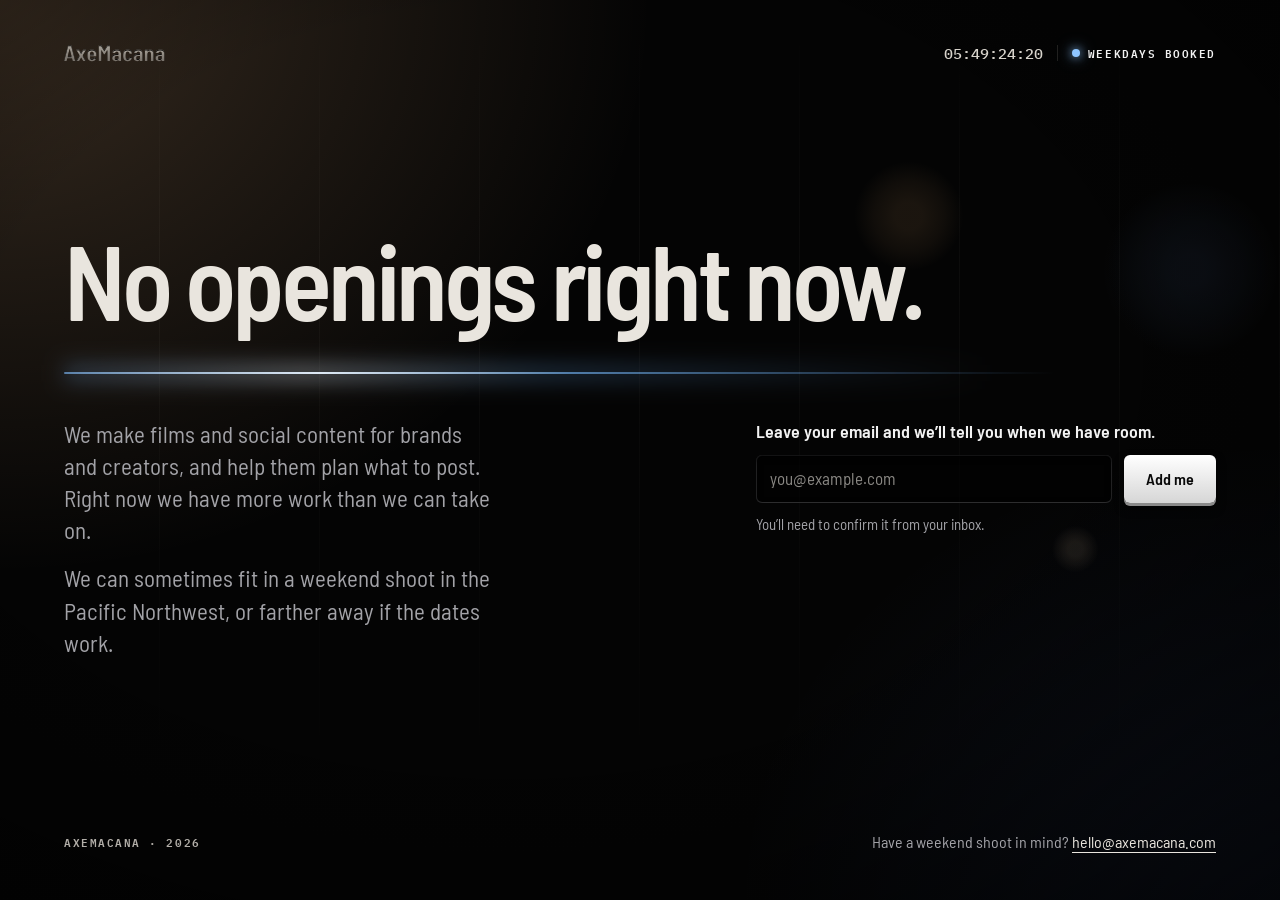
==== index.html @ 1a986d7d "Landing page: hint at weekend shoots in the Pacific Northwest The founder wants the page to say that" ====
<!doctype html>
<html lang="en">
<head>
<meta charset="utf-8">
<meta name="theme-color" content="#040404">
<meta name="viewport" content="width=device-width,initial-scale=1">
<title>Axe Macana</title>
<meta name="description" content="Axe Macana makes films and social content for brands and creators. No openings right now. Weekend shoots in the Pacific Northwest when the dates work.">
<link rel="preconnect" href="https://fonts.googleapis.com">
<link rel="preconnect" href="https://fonts.gstatic.com" crossorigin>
<link href="https://fonts.googleapis.com/css2?family=Barlow+Semi+Condensed:wght@400;600&family=IBM+Plex+Mono:wght@500;600&display=swap" rel="stylesheet">
<style>
/* Look: BrandToolkit docs/look/LOOK-INSTRUMENT-LIT.md. Colour is state only: blue = work under way. */
:root{--ink:#f2f2f2;--sub:#a3a3a8;--label:#b2aea8;--heading:#e9e5de;--run:#8ec5ff;--bg:#040404;
  --sans:"Barlow Semi Condensed","Segoe UI",system-ui,sans-serif;--mono:"IBM Plex Mono",ui-monospace,Consolas,monospace}
*{box-sizing:border-box}
body{margin:0;background:var(--bg);color:var(--ink);font:400 18px/1.5 var(--sans)}
::selection{color:var(--bg);background:var(--heading)}
a{color:var(--heading);text-underline-offset:4px}
a:hover{color:#fff}
:focus-visible{outline:2px solid var(--heading);outline-offset:3px}

.page{position:relative;overflow:hidden;min-height:100vh;min-height:100svh;display:flex;flex-direction:column;justify-content:space-between;gap:56px;
  padding:clamp(16px,3vw,36px) clamp(16px,5vw,64px) clamp(20px,3vw,36px)}
.page>*{position:relative}
/* One room behind everything: warm key top left, cool fill bottom right, still bokeh, a faint grid, a vignette. */
.page>.light{position:absolute;inset:0;pointer-events:none}
.room{background:
  radial-gradient(circle 70px at 71% 24%,rgba(255,190,120,.09) 20%,rgba(255,190,120,.05) 50%,transparent 78%),
  radial-gradient(circle 30px at 84% 61%,rgba(255,220,180,.10) 24%,rgba(255,220,180,.05) 52%,transparent 78%),
  radial-gradient(circle 110px at 93% 30%,rgba(120,170,255,.07) 15%,rgba(120,170,255,.04) 48%,transparent 80%),
  radial-gradient(ellipse 60% 75% at 0% 0%,rgba(255,196,140,.20),transparent 85%),
  radial-gradient(ellipse 50% 60% at 100% 100%,rgba(90,140,255,.10),transparent 85%)}
.grid{background:repeating-linear-gradient(90deg,transparent 0 calc(12.5% - 1px),rgba(255,245,230,.035) calc(12.5% - 1px) 12.5%);
  -webkit-mask-image:linear-gradient(to bottom,transparent,#000 30%,transparent 92%);mask-image:linear-gradient(to bottom,transparent,#000 30%,transparent 92%)}
.vig{background:radial-gradient(ellipse 90% 85% at 40% 40%,transparent 45%,rgba(0,0,0,.7))}

@keyframes pulse{50%{opacity:.5}}
.live{animation:pulse 2.4s ease-in-out infinite}
@media (prefers-reduced-motion:reduce){.live{animation:none}}

.lbl{font:600 11px/1.5 var(--mono);letter-spacing:.14em;text-transform:uppercase;color:var(--label)}
header{display:flex;flex-wrap:wrap;align-items:center;justify-content:space-between;gap:8px 24px}
.wordmark{height:34px;width:auto;display:block;margin-left:-24px} /* the file has 45 of 280 units of empty space before the A */
.state{display:flex;align-items:center;gap:14px}
.tc{font:500 15px var(--mono);color:#d8d4cc;font-variant-numeric:tabular-nums}
.working{display:inline-flex;align-items:center;gap:8px;padding-left:14px;border-left:1px solid rgba(255,245,230,.12)}
.working .lbl{color:var(--ink)}
.dot{width:8px;height:8px;border-radius:50%;background:var(--run);box-shadow:0 0 8px rgba(142,197,255,.75),0 0 16px rgba(142,197,255,.75)}

main{display:flex;flex-direction:column;gap:clamp(24px,4vw,44px)}
h1{margin:0;max-width:11.5em;font-size:clamp(44px,8.2vw,124px);line-height:.92;font-weight:600;letter-spacing:-.04em;color:var(--heading);text-wrap:balance}
.glow{position:relative;height:2px}
.glow span{position:absolute;mix-blend-mode:screen}
.glow .line{inset:0;border-radius:2px;background:linear-gradient(90deg,rgba(110,180,255,.6),rgba(225,240,255,.95) 22%,rgba(110,180,255,.6) 44%,transparent 86%)}
.glow .haze{left:0;right:20%;top:-8px;height:18px;filter:blur(10px);opacity:.35;background:linear-gradient(90deg,rgba(110,180,255,.6),rgba(225,240,255,.95) 26%,rgba(110,180,255,.6) 52%,transparent)}
.lower{display:flex;flex-wrap:wrap;align-items:flex-start;justify-content:space-between;gap:28px 64px}
.copy{flex:1 1 300px;max-width:24em}
.copy p{margin:0;font-size:clamp(19px,1.8vw,23px);line-height:1.4;color:var(--sub)}
.copy p+p{margin-top:.7em}

form{flex:1 1 340px;max-width:460px;display:flex;flex-direction:column;gap:10px}
form label{font-weight:600;font-size:18px}
.row{display:flex;flex-wrap:wrap;gap:12px}
input[type=email]{flex:1 1 220px;min-width:0;min-height:48px;padding:10px 14px;border:0;border-radius:6px;background:rgba(0,0,0,.5);box-shadow:inset 0 2px 6px #000,inset 0 0 0 1px #3a3a3c;color:var(--ink);font:400 17px/1.4 var(--sans)}
input[type=email]::placeholder{color:#8a8884}
button{flex:none;min-height:48px;padding:0 22px;border:0;border-radius:6px;cursor:pointer;font:600 16px var(--sans);color:#090909;background:linear-gradient(#fff,#d6d6d6);box-shadow:0 3px 0 #8a8a8a,0 5px 10px rgba(0,0,0,.6)}
button:active{transform:translateY(2px);box-shadow:0 1px 0 #8a8a8a,0 2px 5px rgba(0,0,0,.6)}
.fine{font-size:15px;color:var(--sub)}
.fine.err{color:#ff8a7a}
.hp{position:absolute;left:-9999px}

footer{display:flex;flex-wrap:wrap;align-items:center;justify-content:space-between;gap:4px 24px}
footer p{margin:0;font-size:16px;color:var(--sub)}
footer a{display:inline-flex;align-items:center;min-height:44px}
</style>
<script>
// GoatCounter: one account for several domains, so prefix paths with the host,
// and count clicks on outbound links and buttons as events.
window.goatcounter={no_onload:true,path:function(p){return location.host+p}};
document.addEventListener('DOMContentLoaded',function(){
  document.querySelectorAll('a[href]').forEach(function(a){
    if(a.hasAttribute('data-goatcounter-click'))return;
    var h=a.getAttribute('href');
    if(/^(https?:|mailto:|tel:)/.test(h)||/#(contact|sauna-channel|social|films|credits)$/.test(h)){
      a.setAttribute('data-goatcounter-click',location.host+' click: '+h.replace(/^https?:\/\//,''));
      a.setAttribute('data-goatcounter-title',(a.textContent||'').trim().replace(/\s+/g,' ').slice(0,80));
    }
  });
});
</script>
<script>
// Count first (the ?ref= tag from /ig, /tt, /yt, /x, /email is read here), then clean the address bar.
function gcReady(){function go(){goatcounter.count();goatcounter.bind_events();
  if(location.search)history.replaceState(null,'',location.pathname+location.hash)}
  if(document.readyState==='loading')document.addEventListener('DOMContentLoaded',go);else go()}
</script>
<script data-goatcounter="https://axemacana.goatcounter.com/count" async src="//gc.zgo.at/count.js" onload="gcReady()"></script>
</head>
<body>
<div class="page">
<div class="light room" aria-hidden="true"></div>
<div class="light grid" aria-hidden="true"></div>
<div class="light vig" aria-hidden="true"></div>

<header>
  <img class="wordmark" src="wordmark.svg" width="280" height="64" alt="Axe Macana">
  <div class="state">
    <span class="tc" id="tc" aria-hidden="true"></span>
    <span class="working"><span class="dot live"></span><span class="lbl">Weekdays booked</span></span>
  </div>
</header>

<main id="main">
  <h1>No openings right now.</h1>
  <div class="glow" aria-hidden="true"><span class="line live"></span><span class="haze live"></span></div>
  <div class="lower">
    <div class="copy">
    <p>We make films and social content for brands and creators, and help them plan what to post. Right now we have more work than we can take on.</p>
    <p>We can sometimes fit in a weekend shoot in the Pacific Northwest, or farther away if the dates work.</p>
    </div>
    <form id="signup" action="https://app.kit.com/forms/10152137/subscriptions" method="post" accept-charset="UTF-8">
      <label for="email">Leave your email and we’ll tell you when we have room.</label>
      <div class="row">
        <input id="email" type="email" name="email_address" placeholder="you@example.com" autocomplete="email" required>
        <button type="submit" id="signup-btn">Add me</button>
      </div>
      <input class="hp" type="text" name="website" tabindex="-1" autocomplete="off" aria-hidden="true">
      <span class="fine" id="signup-note" role="status" aria-live="polite">You’ll need to confirm it from your inbox.</span>
    </form>
  </div>
</main>

<footer>
  <span class="lbl">AxeMacana · 2026</span>
  <p>Have a weekend shoot in mind? <a href="mailto:hello@axemacana.com">hello@axemacana.com</a></p>
</footer>
</div>
<script>
// Sign-up: send to Kit in the background and stay on our site. Kit allows this origin and answers JSON
// ({"status":"success"} or "failed" with messages). Without JavaScript the form still posts to Kit directly.
(function(){
  var f=document.getElementById('signup'); if(!f||!window.fetch||!window.FormData) return;
  var btn=document.getElementById('signup-btn'), note=document.getElementById('signup-note'), first=note.textContent, busy=false;
  function fail(msg){note.className='fine err'; note.textContent=msg}
  f.addEventListener('submit',function(e){
    e.preventDefault(); if(busy) return;
    if(f.website.value){location.href='/thanks/';return}   // honeypot filled: a bot, say nothing
    busy=true; btn.disabled=true; btn.textContent='Adding…'; note.className='fine'; note.textContent=first;
    var data=new FormData(f); data.delete('website');
    fetch(f.action,{method:'POST',body:data,headers:{Accept:'application/json'}})
      .then(function(r){return r.json()})
      .then(function(j){
        if(j&&j.status==='success'){location.href='/thanks/';return}
        fail('That didn’t go through. Check the address and try again.');
      })
      .catch(function(){fail('That didn’t go through. Try again in a minute, or email us.')})
      .finally(function(){busy=false; btn.disabled=false; btn.textContent='Add me'});
  });
})();
</script>
<script>
// Time of day as timecode at 24 frames a second; once a second when the visitor asks for less motion.
(function(){
  var el=document.getElementById('tc'); if(!el) return;
  var calm=window.matchMedia&&matchMedia('(prefers-reduced-motion: reduce)').matches;
  function p(n){return String(n).padStart(2,'0')}
  function tick(){var d=new Date();
    el.textContent=p(d.getHours())+':'+p(d.getMinutes())+':'+p(d.getSeconds())+':'+(calm?'00':p(Math.floor(d.getMilliseconds()*24/1000)))}
  tick(); setInterval(tick,calm?1000:1000/24);
})();
</script>
</body>
</html>
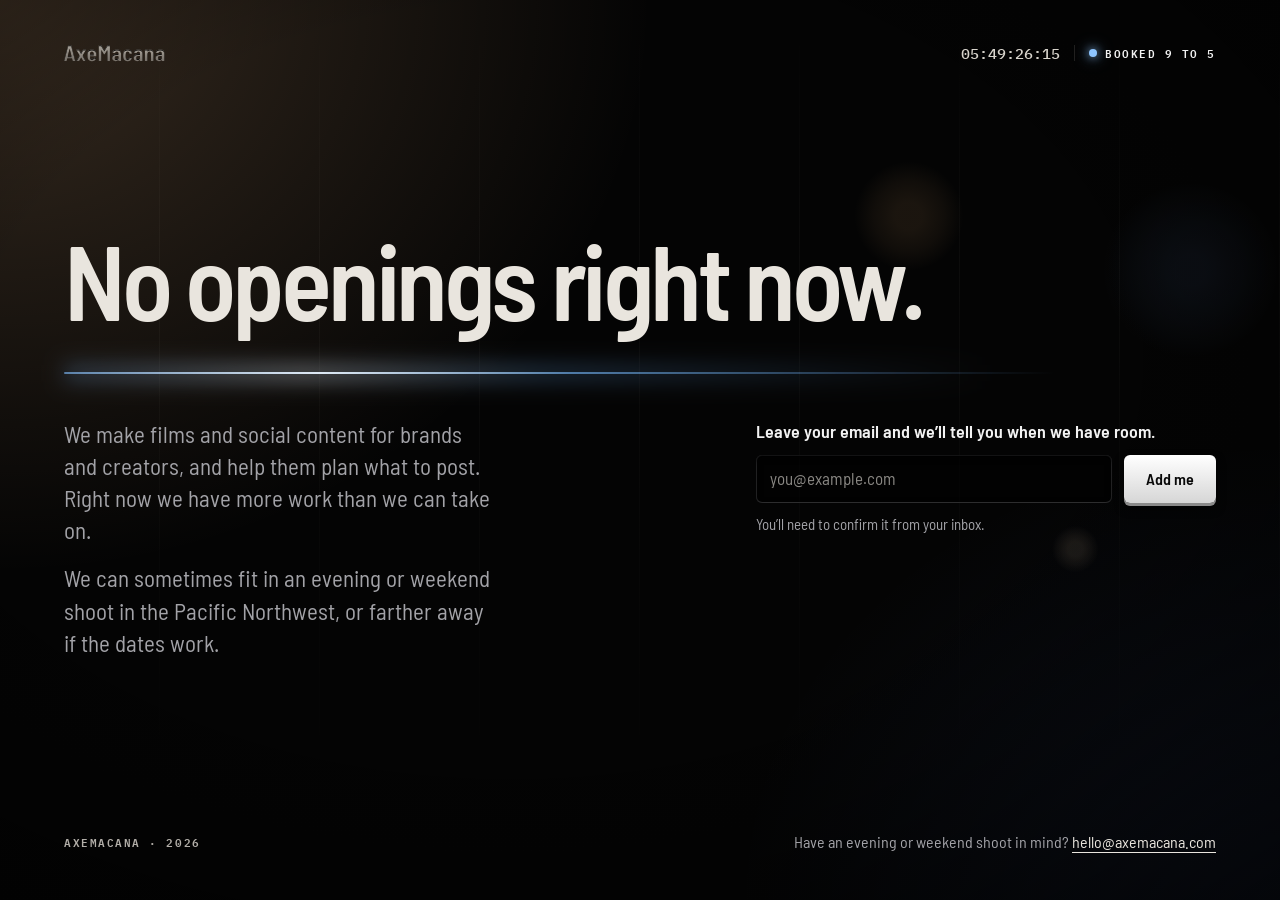
==== commit 421261ea: "Landing page: evening shoots as well as weekends The founder asked to add evenings. The status light" ====
--- a/index.html
+++ b/index.html
@@ -5,7 +5,7 @@
 <meta name="theme-color" content="#040404">
 <meta name="viewport" content="width=device-width,initial-scale=1">
 <title>Axe Macana</title>
-<meta name="description" content="Axe Macana makes films and social content for brands and creators. No openings right now. Weekend shoots in the Pacific Northwest when the dates work.">
+<meta name="description" content="Axe Macana makes films and social content for brands and creators. No openings right now. Evening and weekend shoots in the Pacific Northwest when the dates work.">
 <link rel="preconnect" href="https://fonts.googleapis.com">
 <link rel="preconnect" href="https://fonts.gstatic.com" crossorigin>
 <link href="https://fonts.googleapis.com/css2?family=Barlow+Semi+Condensed:wght@400;600&family=IBM+Plex+Mono:wght@500;600&display=swap" rel="stylesheet">
@@ -107,7 +107,7 @@
   <img class="wordmark" src="wordmark.svg" width="280" height="64" alt="Axe Macana">
   <div class="state">
     <span class="tc" id="tc" aria-hidden="true"></span>
-    <span class="working"><span class="dot live"></span><span class="lbl">Weekdays booked</span></span>
+    <span class="working"><span class="dot live"></span><span class="lbl">Booked 9 to 5</span></span>
   </div>
 </header>
 
@@ -117,7 +117,7 @@
   <div class="lower">
     <div class="copy">
     <p>We make films and social content for brands and creators, and help them plan what to post. Right now we have more work than we can take on.</p>
-    <p>We can sometimes fit in a weekend shoot in the Pacific Northwest, or farther away if the dates work.</p>
+    <p>We can sometimes fit in an evening or weekend shoot in the Pacific Northwest, or farther away if the dates work.</p>
     </div>
     <form id="signup" action="https://app.kit.com/forms/10152137/subscriptions" method="post" accept-charset="UTF-8">
       <label for="email">Leave your email and we’ll tell you when we have room.</label>
@@ -133,7 +133,7 @@
 
 <footer>
   <span class="lbl">AxeMacana · 2026</span>
-  <p>Have a weekend shoot in mind? <a href="mailto:hello@axemacana.com">hello@axemacana.com</a></p>
+  <p>Have an evening or weekend shoot in mind? <a href="mailto:hello@axemacana.com">hello@axemacana.com</a></p>
 </footer>
 </div>
 <script>
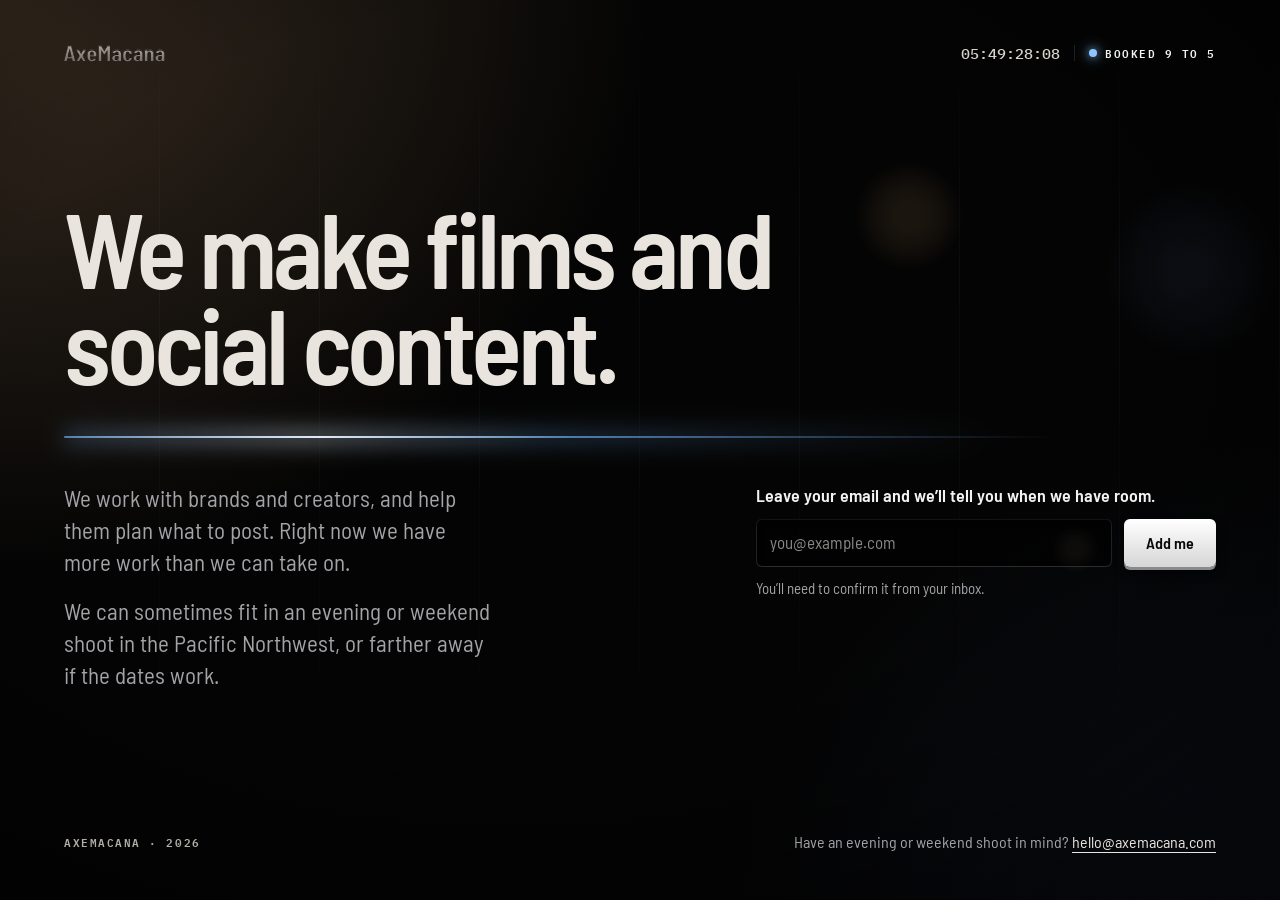
==== commit bf6d462d: "Landing page: headline says what we do The founder asked to replace "No openings right now." with a " ====
--- a/index.html
+++ b/index.html
@@ -5,7 +5,7 @@
 <meta name="theme-color" content="#040404">
 <meta name="viewport" content="width=device-width,initial-scale=1">
 <title>Axe Macana</title>
-<meta name="description" content="Axe Macana makes films and social content for brands and creators. No openings right now. Evening and weekend shoots in the Pacific Northwest when the dates work.">
+<meta name="description" content="Axe Macana makes films and social content for brands and creators. Evening and weekend shoots in the Pacific Northwest when the dates work.">
 <link rel="preconnect" href="https://fonts.googleapis.com">
 <link rel="preconnect" href="https://fonts.gstatic.com" crossorigin>
 <link href="https://fonts.googleapis.com/css2?family=Barlow+Semi+Condensed:wght@400;600&family=IBM+Plex+Mono:wght@500;600&display=swap" rel="stylesheet">
@@ -112,11 +112,11 @@
 </header>
 
 <main id="main">
-  <h1>No openings right now.</h1>
+  <h1>We make films and social content.</h1>
   <div class="glow" aria-hidden="true"><span class="line live"></span><span class="haze live"></span></div>
   <div class="lower">
     <div class="copy">
-    <p>We make films and social content for brands and creators, and help them plan what to post. Right now we have more work than we can take on.</p>
+    <p>We work with brands and creators, and help them plan what to post. Right now we have more work than we can take on.</p>
     <p>We can sometimes fit in an evening or weekend shoot in the Pacific Northwest, or farther away if the dates work.</p>
     </div>
     <form id="signup" action="https://app.kit.com/forms/10152137/subscriptions" method="post" accept-charset="UTF-8">
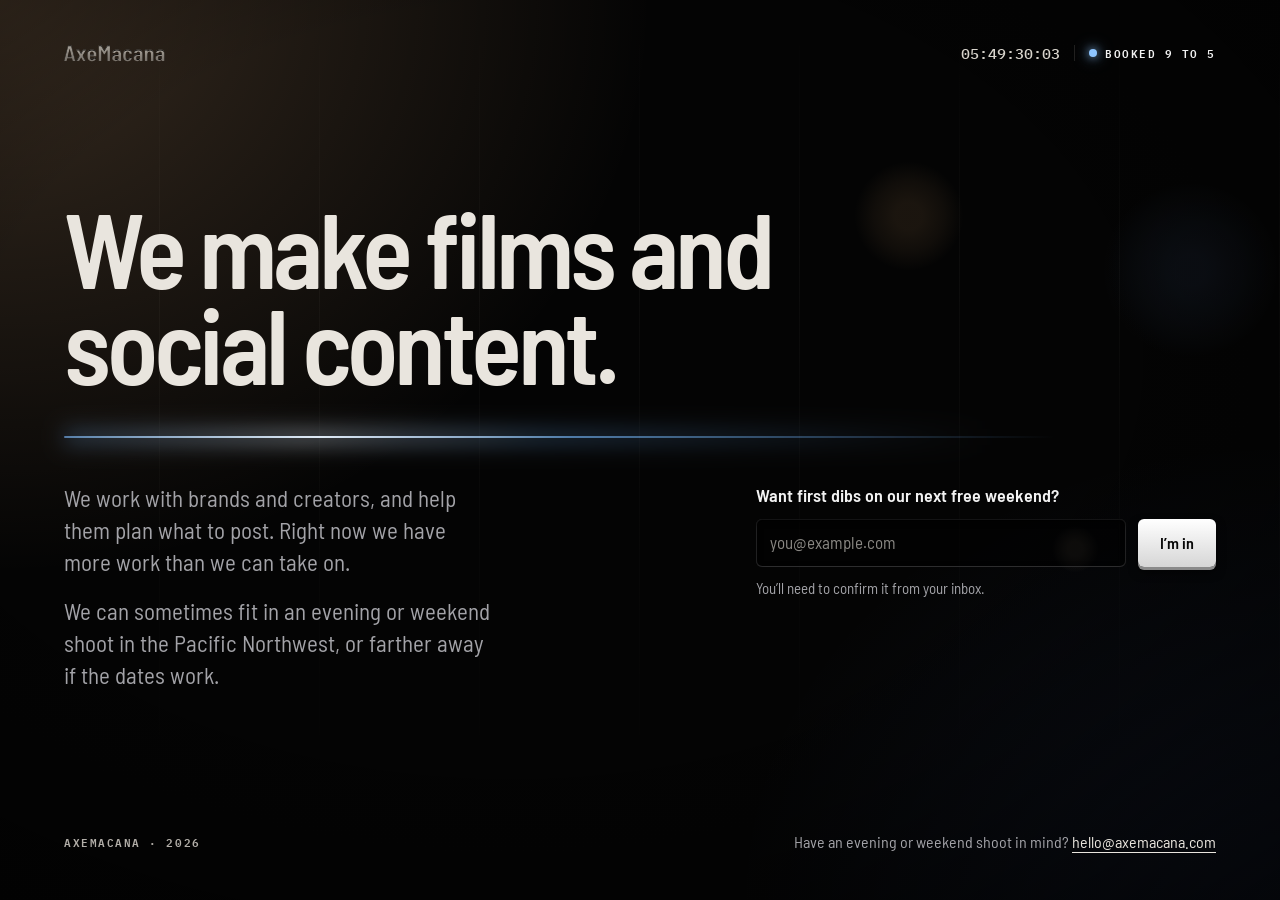
==== commit cfcc4c2e: "Landing page: a sign-up line people want to answer The founder said nobody would leave an email for " ====
--- a/index.html
+++ b/index.html
@@ -120,10 +120,10 @@
     <p>We can sometimes fit in an evening or weekend shoot in the Pacific Northwest, or farther away if the dates work.</p>
     </div>
     <form id="signup" action="https://app.kit.com/forms/10152137/subscriptions" method="post" accept-charset="UTF-8">
-      <label for="email">Leave your email and we’ll tell you when we have room.</label>
+      <label for="email">Want first dibs on our next free weekend?</label>
       <div class="row">
         <input id="email" type="email" name="email_address" placeholder="you@example.com" autocomplete="email" required>
-        <button type="submit" id="signup-btn">Add me</button>
+        <button type="submit" id="signup-btn">I’m in</button>
       </div>
       <input class="hp" type="text" name="website" tabindex="-1" autocomplete="off" aria-hidden="true">
       <span class="fine" id="signup-note" role="status" aria-live="polite">You’ll need to confirm it from your inbox.</span>
@@ -155,7 +155,7 @@
         fail('That didn’t go through. Check the address and try again.');
       })
       .catch(function(){fail('That didn’t go through. Try again in a minute, or email us.')})
-      .finally(function(){busy=false; btn.disabled=false; btn.textContent='Add me'});
+      .finally(function(){busy=false; btn.disabled=false; btn.textContent='I’m in'});
   });
 })();
 </script>
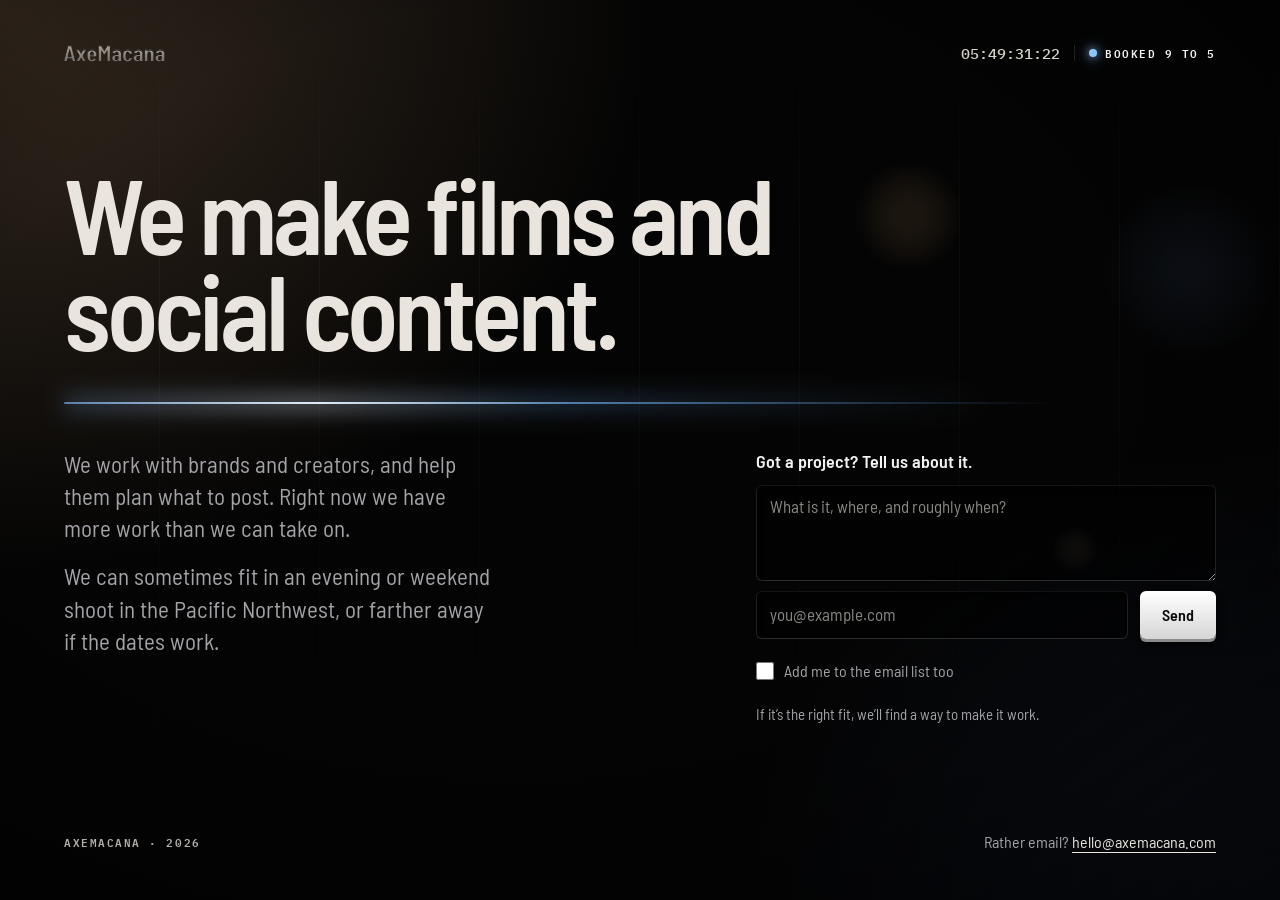
==== commit 4a96f0ab: "Landing page: ask about the project instead of an email-only sign-up The founder wants the page to i" ====
--- a/index.html
+++ b/index.html
@@ -63,7 +63,10 @@
 form label{font-weight:600;font-size:18px}
 .row{display:flex;flex-wrap:wrap;gap:12px}
 input[type=email]{flex:1 1 220px;min-width:0;min-height:48px;padding:10px 14px;border:0;border-radius:6px;background:rgba(0,0,0,.5);box-shadow:inset 0 2px 6px #000,inset 0 0 0 1px #3a3a3c;color:var(--ink);font:400 17px/1.4 var(--sans)}
-input[type=email]::placeholder{color:#8a8884}
+input[type=email]::placeholder,textarea::placeholder{color:#8a8884}
+textarea{width:100%;min-height:96px;resize:vertical;padding:10px 14px;border:0;border-radius:6px;background:rgba(0,0,0,.5);box-shadow:inset 0 2px 6px #000,inset 0 0 0 1px #3a3a3c;color:var(--ink);font:400 17px/1.4 var(--sans)}
+.check{display:flex;align-items:center;gap:10px;min-height:44px;font-weight:400!important;font-size:16px!important;color:var(--sub);cursor:pointer}
+.check input{width:18px;height:18px;margin:0;accent-color:#e9e5de;flex:none}
 button{flex:none;min-height:48px;padding:0 22px;border:0;border-radius:6px;cursor:pointer;font:600 16px var(--sans);color:#090909;background:linear-gradient(#fff,#d6d6d6);box-shadow:0 3px 0 #8a8a8a,0 5px 10px rgba(0,0,0,.6)}
 button:active{transform:translateY(2px);box-shadow:0 1px 0 #8a8a8a,0 2px 5px rgba(0,0,0,.6)}
 .fine{font-size:15px;color:var(--sub)}
@@ -119,43 +122,50 @@
     <p>We work with brands and creators, and help them plan what to post. Right now we have more work than we can take on.</p>
     <p>We can sometimes fit in an evening or weekend shoot in the Pacific Northwest, or farther away if the dates work.</p>
     </div>
-    <form id="signup" action="https://app.kit.com/forms/10152137/subscriptions" method="post" accept-charset="UTF-8">
-      <label for="email">Want first dibs on our next free weekend?</label>
+    <form id="project" action="https://api.web3forms.com/submit" method="post">
+      <input type="hidden" name="access_key" value="7d783d63-92f8-4aae-b6c3-2d317c190f1e">
+      <input type="hidden" name="subject" value="New project from axemacana.com">
+      <input type="hidden" name="from_name" value="axemacana.com">
+      <input type="checkbox" name="botcheck" class="hp" tabindex="-1" autocomplete="off" aria-hidden="true">
+      <label for="msg">Got a project? Tell us about it.</label>
+      <textarea id="msg" name="message" rows="3" placeholder="What is it, where, and roughly when?" required></textarea>
       <div class="row">
-        <input id="email" type="email" name="email_address" placeholder="you@example.com" autocomplete="email" required>
-        <button type="submit" id="signup-btn">I’m in</button>
+        <input id="email" type="email" name="email" placeholder="you@example.com" autocomplete="email" aria-label="Your email" required>
+        <button type="submit" id="project-btn">Send</button>
       </div>
-      <input class="hp" type="text" name="website" tabindex="-1" autocomplete="off" aria-hidden="true">
-      <span class="fine" id="signup-note" role="status" aria-live="polite">You’ll need to confirm it from your inbox.</span>
+      <label class="check"><input type="checkbox" id="join"><span>Add me to the email list too</span></label>
+      <span class="fine" id="project-note" role="status" aria-live="polite">If it’s the right fit, we’ll find a way to make it work.</span>
     </form>
   </div>
 </main>
 
 <footer>
   <span class="lbl">AxeMacana · 2026</span>
-  <p>Have an evening or weekend shoot in mind? <a href="mailto:hello@axemacana.com">hello@axemacana.com</a></p>
+  <p>Rather email? <a href="mailto:hello@axemacana.com">hello@axemacana.com</a></p>
 </footer>
 </div>
 <script>
-// Sign-up: send to Kit in the background and stay on our site. Kit allows this origin and answers JSON
-// ({"status":"success"} or "failed" with messages). Without JavaScript the form still posts to Kit directly.
+// Project form: sends to Web3Forms (which emails us) in the background and stays on the page; Web3Forms
+// answers JSON {"success":true}. If the box is ticked, the address also goes to the Kit list, which sends
+// its own confirm email. Without JavaScript the form posts to Web3Forms directly.
 (function(){
-  var f=document.getElementById('signup'); if(!f||!window.fetch||!window.FormData) return;
-  var btn=document.getElementById('signup-btn'), note=document.getElementById('signup-note'), first=note.textContent, busy=false;
+  var f=document.getElementById('project'); if(!f||!window.fetch||!window.FormData) return;
+  var btn=document.getElementById('project-btn'), note=document.getElementById('project-note'), first=note.textContent, busy=false;
   function fail(msg){note.className='fine err'; note.textContent=msg}
+  function done(joined){f.reset(); note.className='fine';
+    note.textContent='Got it. We’ll write back soon.'+(joined?' Check your inbox to confirm the list.':'')}
   f.addEventListener('submit',function(e){
     e.preventDefault(); if(busy) return;
-    if(f.website.value){location.href='/thanks/';return}   // honeypot filled: a bot, say nothing
-    busy=true; btn.disabled=true; btn.textContent='Adding…'; note.className='fine'; note.textContent=first;
-    var data=new FormData(f); data.delete('website');
-    fetch(f.action,{method:'POST',body:data,headers:{Accept:'application/json'}})
+    if(f.botcheck.checked){done(false);return}   // honeypot ticked: a bot, say nothing
+    busy=true; btn.disabled=true; btn.textContent='Sending…'; note.className='fine'; note.textContent=first;
+    var join=document.getElementById('join').checked;
+    if(join){var k=new FormData(); k.set('email_address',f.email.value);
+      fetch('https://app.kit.com/forms/10152137/subscriptions',{method:'POST',body:k,headers:{Accept:'application/json'}}).catch(function(){})}
+    fetch(f.action,{method:'POST',body:new FormData(f),headers:{Accept:'application/json'}})
       .then(function(r){return r.json()})
-      .then(function(j){
-        if(j&&j.status==='success'){location.href='/thanks/';return}
-        fail('That didn’t go through. Check the address and try again.');
-      })
-      .catch(function(){fail('That didn’t go through. Try again in a minute, or email us.')})
-      .finally(function(){busy=false; btn.disabled=false; btn.textContent='I’m in'});
+      .then(function(j){ if(j&&j.success){done(join);return} fail('That didn’t send. Try again, or email us.') })
+      .catch(function(){fail('That didn’t send. Check your connection, or email us.')})
+      .finally(function(){busy=false; btn.disabled=false; btn.textContent='Send'});
   });
 })();
 </script>
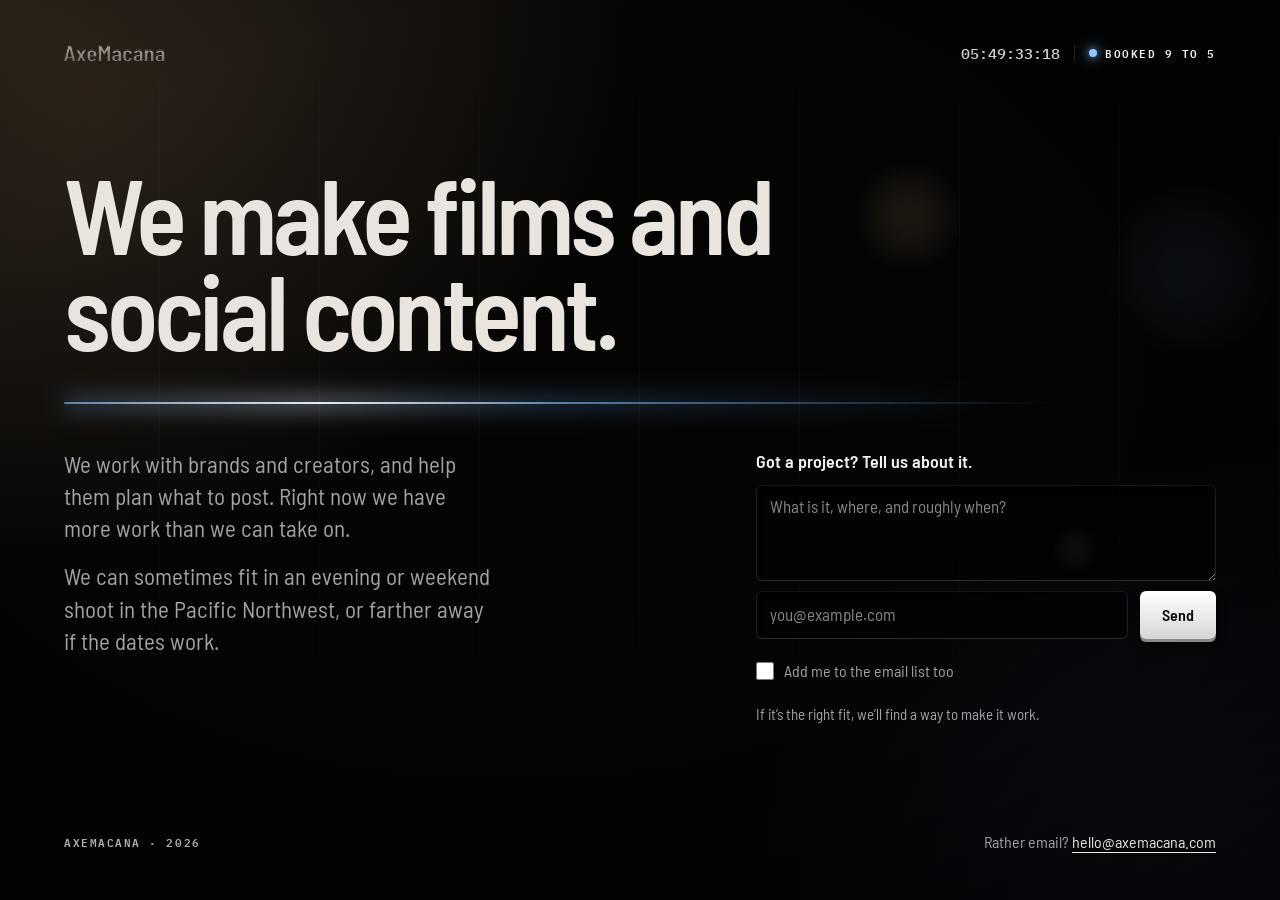
==== commit 89c11072: "Footer: the name goes last on a phone On narrow screens the footer wrapped with "AxeMacana . 2026" a" ====
--- a/index.html
+++ b/index.html
@@ -76,6 +76,7 @@
 footer{display:flex;flex-wrap:wrap;align-items:center;justify-content:space-between;gap:4px 24px}
 footer p{margin:0;font-size:16px;color:var(--sub)}
 footer a{display:inline-flex;align-items:center;min-height:44px}
+@media (max-width:600px){footer{flex-direction:column-reverse;align-items:flex-start}}  /* on a phone the name goes last, under the email line */
 </style>
 <script>
 // GoatCounter: one account for several domains, so prefix paths with the host,
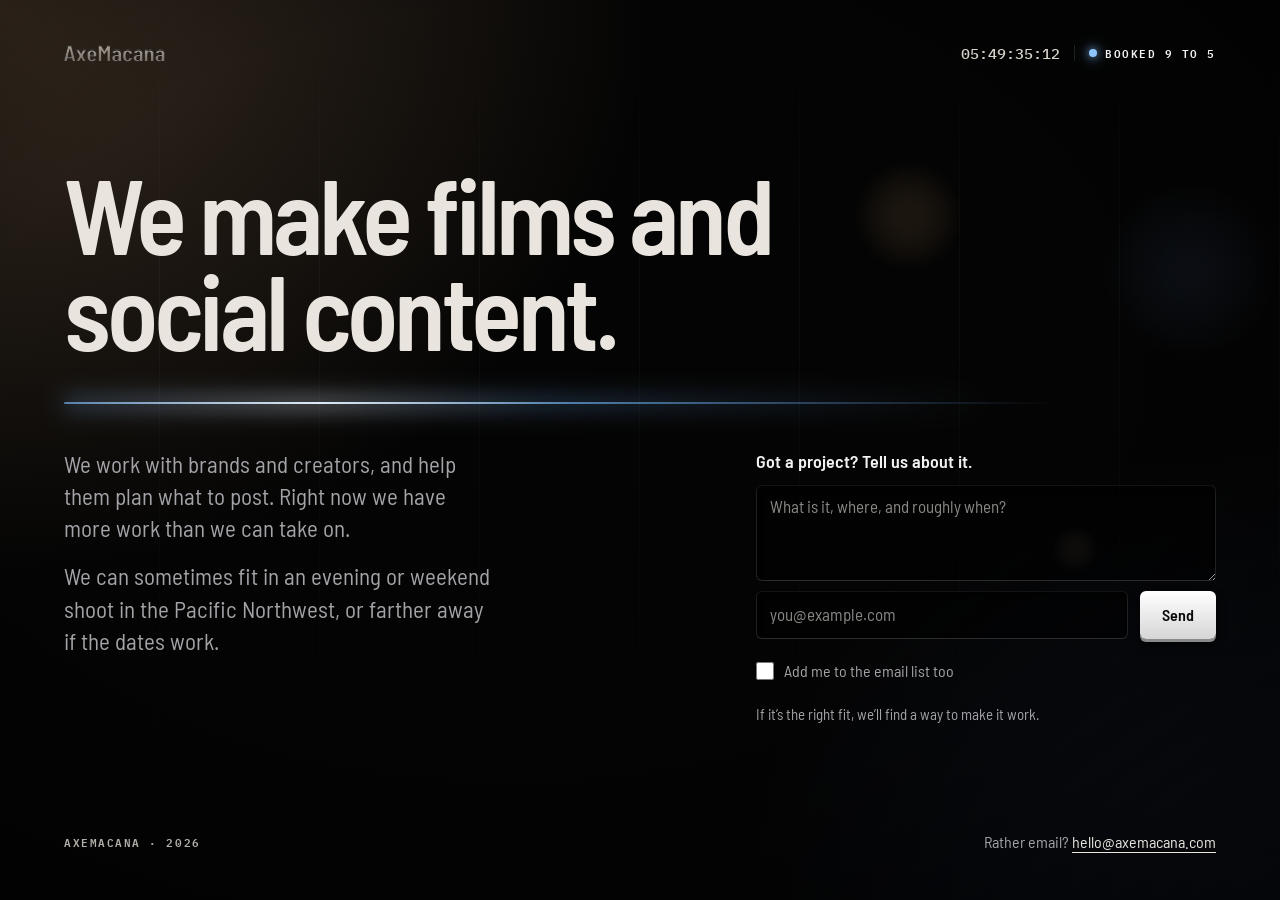
==== commit c426b4c5: "Project form: a sent panel people notice; keep fields above the keyboard Founder, on a phone: the li" ====
--- a/index.html
+++ b/index.html
@@ -14,6 +14,7 @@
 :root{--ink:#f2f2f2;--sub:#a3a3a8;--label:#b2aea8;--heading:#e9e5de;--run:#8ec5ff;--bg:#040404;
   --sans:"Barlow Semi Condensed","Segoe UI",system-ui,sans-serif;--mono:"IBM Plex Mono",ui-monospace,Consolas,monospace}
 *{box-sizing:border-box}
+[hidden]{display:none!important}
 body{margin:0;background:var(--bg);color:var(--ink);font:400 18px/1.5 var(--sans)}
 ::selection{color:var(--bg);background:var(--heading)}
 a{color:var(--heading);text-underline-offset:4px}
@@ -71,6 +72,14 @@
 button:active{transform:translateY(2px);box-shadow:0 1px 0 #8a8a8a,0 2px 5px rgba(0,0,0,.6)}
 .fine{font-size:15px;color:var(--sub)}
 .fine.err{color:#ff8a7a}
+/* After Send: the form is replaced by this, big enough to notice. Green = sent (the look's "ok"). */
+.sent{flex:1 1 340px;max-width:460px;display:flex;flex-direction:column;gap:10px;padding:22px 22px 20px;border-radius:10px;
+  background:rgba(16,15,15,.55);box-shadow:inset 0 1px 0 rgba(255,245,230,.09),inset 0 0 0 1px rgba(34,224,122,.35),0 18px 40px rgba(0,0,0,.45),0 0 32px rgba(34,224,122,.08);outline:none}
+.sent h2{display:flex;align-items:center;gap:12px;margin:0;font-size:clamp(30px,4vw,40px);line-height:1.05;font-weight:600;letter-spacing:-.02em;color:var(--heading)}
+.sent .ok{width:12px;height:12px;border-radius:50%;flex:none;background:#22e07a;box-shadow:0 0 8px rgba(34,224,122,.75),0 0 16px rgba(34,224,122,.75)}
+.sent p{margin:0;font-size:19px;line-height:1.4;color:var(--ink)}
+.sent .again{align-self:flex-start;min-height:44px;padding:0;background:none;box-shadow:none;color:var(--sub);font:400 16px var(--sans);text-decoration:underline;text-underline-offset:4px}
+.sent .again:active{transform:none}
 .hp{position:absolute;left:-9999px}
 
 footer{display:flex;flex-wrap:wrap;align-items:center;justify-content:space-between;gap:4px 24px}
@@ -137,6 +146,12 @@
       <label class="check"><input type="checkbox" id="join"><span>Add me to the email list too</span></label>
       <span class="fine" id="project-note" role="status" aria-live="polite">If it’s the right fit, we’ll find a way to make it work.</span>
     </form>
+    <div class="sent" id="sent" tabindex="-1" hidden>
+      <h2><span class="ok" aria-hidden="true"></span>Got it, thanks.</h2>
+      <p>We’ll read it and write back soon.</p>
+      <p id="sent-list" hidden>One more thing: check your inbox and confirm the email list, or you won’t be on it.</p>
+      <button type="button" class="again" id="again">Send another</button>
+    </div>
   </div>
 </main>
 
@@ -153,8 +168,13 @@
   var f=document.getElementById('project'); if(!f||!window.fetch||!window.FormData) return;
   var btn=document.getElementById('project-btn'), note=document.getElementById('project-note'), first=note.textContent, busy=false;
   function fail(msg){note.className='fine err'; note.textContent=msg}
-  function done(joined){f.reset(); note.className='fine';
-    note.textContent='Got it. We’ll write back soon.'+(joined?' Check your inbox to confirm the list.':'')}
+  var sent=document.getElementById('sent');
+  function done(joined){f.reset(); note.className='fine'; note.textContent=first;
+    document.getElementById('sent-list').hidden=!joined;
+    f.hidden=true; sent.hidden=false;
+    sent.focus({preventScroll:true});   // moves focus off the field, which also closes a phone keyboard
+    sent.scrollIntoView({block:'center',behavior:'smooth'})}
+  document.getElementById('again').addEventListener('click',function(){sent.hidden=true; f.hidden=false; f.message.focus()});
   f.addEventListener('submit',function(e){
     e.preventDefault(); if(busy) return;
     if(f.botcheck.checked){done(false);return}   // honeypot ticked: a bot, say nothing
@@ -168,6 +188,27 @@
       .catch(function(){fail('That didn’t send. Check your connection, or email us.')})
       .finally(function(){busy=false; btn.disabled=false; btn.textContent='Send'});
   });
+
+  // Phones: keep the field being typed in above the on-screen keyboard. The visual viewport shrinks when
+  // the keyboard opens; if the field (with its Send row) ends up under it, add room below the page and
+  // scroll it into the part that is still visible. Browsers that already do this see no change.
+  var vv=window.visualViewport; if(!vv) return;
+  var active=null;
+  function fit(){
+    if(!active) return;
+    var cover=Math.max(0,window.innerHeight-vv.height);
+    document.body.style.paddingBottom=cover?cover+'px':'';
+    var target=active.tagName==='TEXTAREA'?active:(active.closest('.row')||active);
+    var r=target.getBoundingClientRect(), top=vv.offsetTop+12, bottom=vv.offsetTop+vv.height-12;
+    if(r.bottom>bottom) window.scrollBy(0,r.bottom-bottom);
+    else if(r.top<top) window.scrollBy(0,r.top-top);
+  }
+  f.addEventListener('focusin',function(e){
+    if(!/^(TEXTAREA|INPUT)$/.test(e.target.tagName)||e.target.type==='checkbox') return;
+    active=e.target; setTimeout(fit,350);   // after the keyboard has slid in
+  });
+  f.addEventListener('focusout',function(){active=null; setTimeout(function(){if(!active) document.body.style.paddingBottom=''},200)});
+  vv.addEventListener('resize',fit);
 })();
 </script>
 <script>
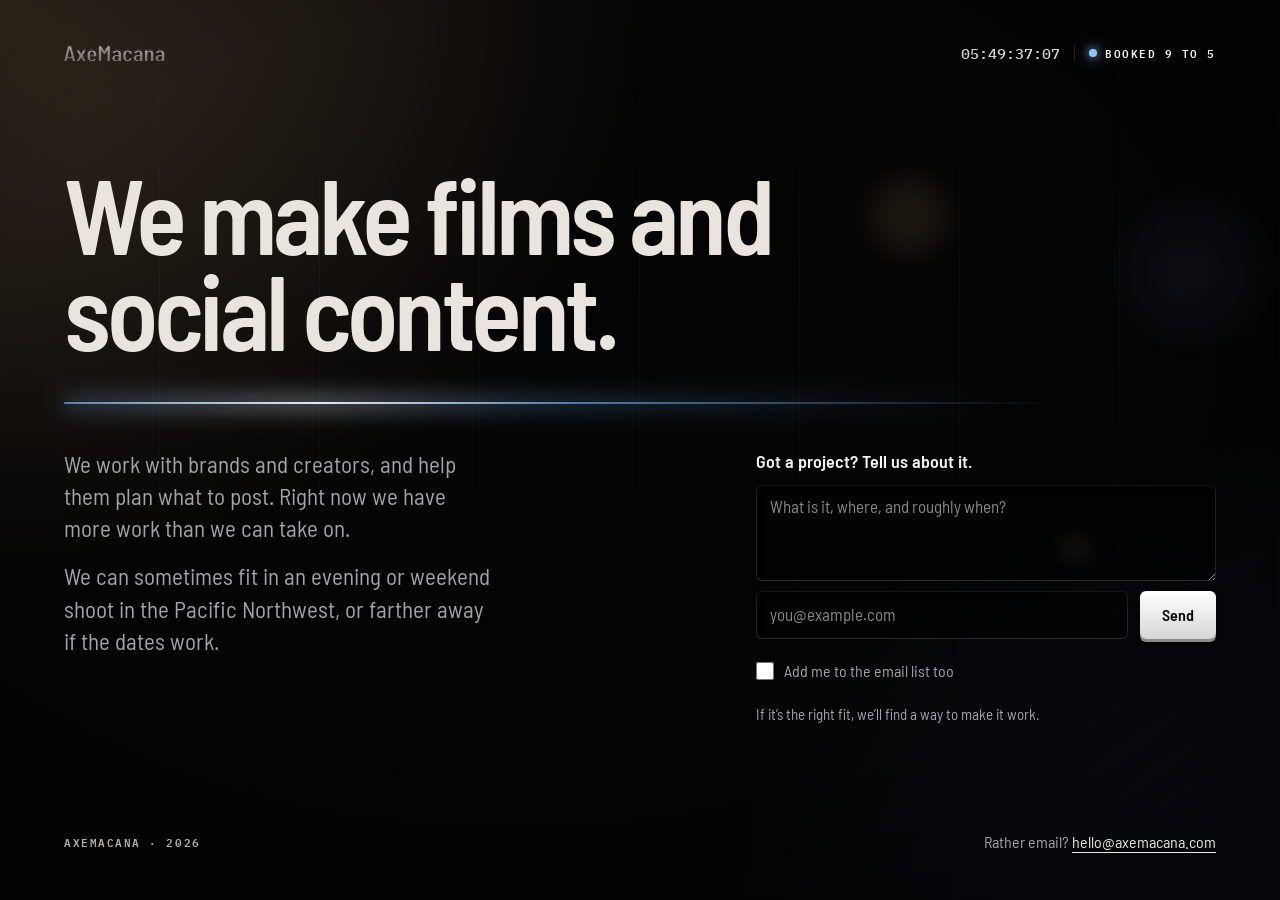
==== commit c488daf8: "Project form: keep the email row fully above the keyboard Founder, on a phone: after c426b4c the mes" ====
--- a/index.html
+++ b/index.html
@@ -199,13 +199,13 @@
     var cover=Math.max(0,window.innerHeight-vv.height);
     document.body.style.paddingBottom=cover?cover+'px':'';
     var target=active.tagName==='TEXTAREA'?active:(active.closest('.row')||active);
-    var r=target.getBoundingClientRect(), top=vv.offsetTop+12, bottom=vv.offsetTop+vv.height-12;
+    var r=target.getBoundingClientRect(), top=vv.offsetTop+16, bottom=vv.offsetTop+vv.height-32;   // 32: room for the Send key's shadow and a phone's suggestion bar
     if(r.bottom>bottom) window.scrollBy(0,r.bottom-bottom);
     else if(r.top<top) window.scrollBy(0,r.top-top);
   }
   f.addEventListener('focusin',function(e){
     if(!/^(TEXTAREA|INPUT)$/.test(e.target.tagName)||e.target.type==='checkbox') return;
-    active=e.target; setTimeout(fit,350);   // after the keyboard has slid in
+    active=e.target; setTimeout(fit,350); setTimeout(fit,750);   // after the keyboard has slid in, and again after the browser's own scroll
   });
   f.addEventListener('focusout',function(){active=null; setTimeout(function(){if(!active) document.body.style.paddingBottom=''},200)});
   vv.addEventListener('resize',fit);
